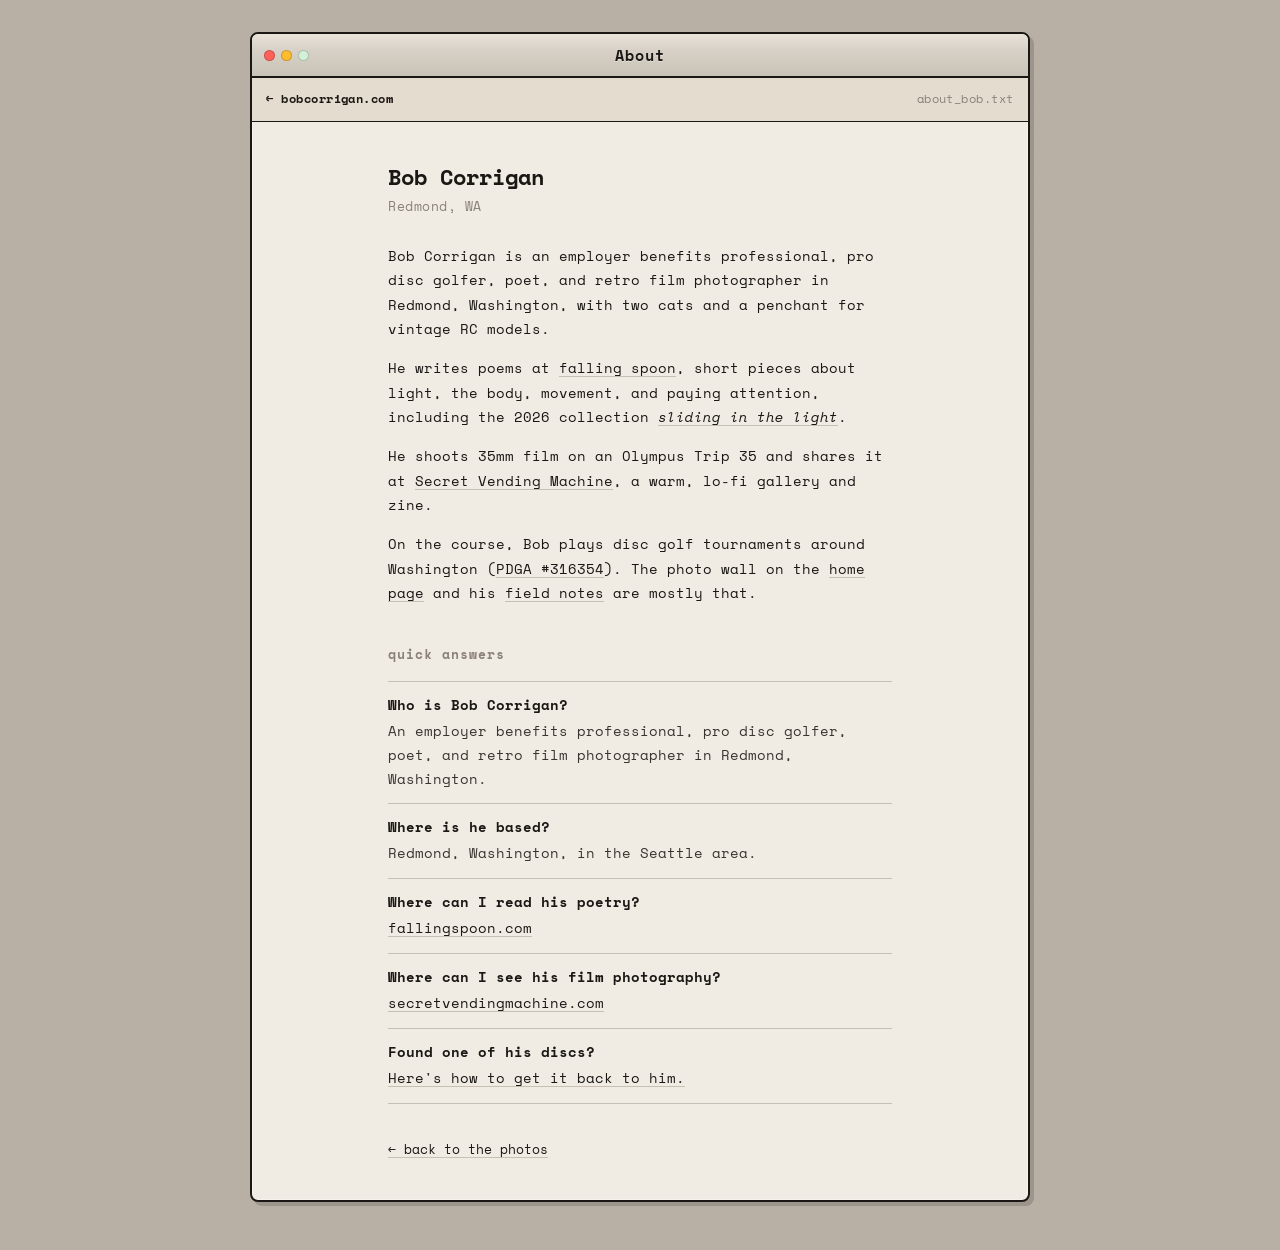
==== about/index.html @ dcbb85e6 "Use 'Bob Corrigan' everywhere; title leads with name; add About page Co-Authored-By: Claude Opus 5.5" ====
<!DOCTYPE html>
<html lang="en">
<head>
  <meta charset="UTF-8" />
  <meta name="viewport" content="width=device-width, initial-scale=1.0" />
  <title>About Bob Corrigan — Redmond, WA</title>
  <meta name="description" content="About Bob Corrigan: employer benefits professional, pro disc golfer, poet, and retro film photographer in Redmond, Washington, with two cats and a penchant for vintage RC models." />
  <meta name="author" content="Bob Corrigan" />
  <link rel="canonical" href="https://bobcorrigan.com/about/" />
  <meta property="og:title" content="About Bob Corrigan" />
  <meta property="og:description" content="Employer benefits professional, pro disc golfer, poet, and retro film photographer in Redmond, Washington." />
  <meta property="og:type" content="profile" />
  <meta property="og:url" content="https://bobcorrigan.com/about/" />
  <meta property="og:image" content="https://bobcorrigan.com/images/firstplaceflower.jpg" />
  <meta name="twitter:card" content="summary" />
  <script type="application/ld+json">{"@context":"https://schema.org","@graph":[{"@type":"AboutPage","@id":"https://bobcorrigan.com/about/#page","url":"https://bobcorrigan.com/about/","name":"About Bob Corrigan","mainEntity":{"@id":"https://bobcorrigan.com/#person"},"isPartOf":{"@id":"https://bobcorrigan.com/#website"}},{"@type":"FAQPage","@id":"https://bobcorrigan.com/about/#faq","mainEntity":[{"@type":"Question","name":"Who is Bob Corrigan?","acceptedAnswer":{"@type":"Answer","text":"Bob Corrigan is an employer benefits professional, pro disc golfer, poet, and retro film photographer in Redmond, Washington, with two cats and a penchant for vintage RC models."}},{"@type":"Question","name":"Where is Bob Corrigan based?","acceptedAnswer":{"@type":"Answer","text":"Redmond, Washington, in the Seattle area."}},{"@type":"Question","name":"Where can I read Bob Corrigan's poetry?","acceptedAnswer":{"@type":"Answer","text":"At falling spoon (fallingspoon.com), where he posts new poems, including the 2026 collection sliding in the light."}},{"@type":"Question","name":"Where can I see Bob Corrigan's film photography?","acceptedAnswer":{"@type":"Answer","text":"At Secret Vending Machine (secretvendingmachine.com), a gallery and zine of retro 35mm film photographs shot on an Olympus Trip 35."}},{"@type":"Question","name":"Does Bob Corrigan play disc golf?","acceptedAnswer":{"@type":"Answer","text":"Yes. Bob Corrigan is a pro disc golfer, PDGA #316354, who plays tournaments around Washington and writes disc golf field notes at bobcorrigan.com."}}]}]}</script>
  <link rel="apple-touch-icon" sizes="180x180" href="/apple-touch-icon.png">
  <link rel="icon" type="image/png" sizes="32x32" href="/favicon-32x32.png">
  <link rel="icon" type="image/png" sizes="16x16" href="/favicon-16x16.png">
  <link rel="manifest" href="/site.webmanifest">
  <link rel="preconnect" href="https://fonts.googleapis.com" />
  <link rel="preconnect" href="https://fonts.gstatic.com" crossorigin />
  <link href="https://fonts.googleapis.com/css2?family=Space+Mono:wght@400;700&display=swap" rel="stylesheet" />
  <style>
    *, *::before, *::after { box-sizing: border-box; margin: 0; padding: 0; }

    :root {
      --ink: #1a1714;
      --paper: #f0ebe3;
      --cream: #e4dccf;
      --muted: #8a8178;
      --accent: #3d7a4c;
      --green: #d4f0d8;
      --rule: #c8bfb4;
    }

    html { background: #b8b0a4; }

    body {
      background: #b8b0a4;
      padding: 1.5rem;
      color: var(--ink);
      font-family: 'Space Mono', ui-monospace, monospace;
      font-size: 14px;
      line-height: 1.75;
      -webkit-font-smoothing: antialiased;
    }

    body::before {
      content: '';
      position: fixed;
      inset: 0;
      background-image: url("data:image/svg+xml,%3Csvg width='6' height='6' viewBox='0 0 6 6' xmlns='http://www.w3.org/2000/svg'%3E%3Cg fill='%239e968a' fill-opacity='0.15'%3E%3Crect width='1' height='1' x='0' y='0'/%3E%3Crect width='1' height='1' x='3' y='3'/%3E%3C/g%3E%3C/svg%3E");
      pointer-events: none;
      z-index: 0;
    }

    .mac-window {
      position: relative;
      z-index: 1;
      max-width: 780px;
      margin: 0.5rem auto 1.5rem;
      border: 2px solid var(--ink);
      border-radius: 8px;
      background: var(--paper);
      box-shadow: 4px 4px 0 rgba(0,0,0,0.15), inset 0 0 0 1px rgba(255,255,255,0.3);
    }

    .title-bar {
      position: sticky;
      top: 0;
      z-index: 5;
      display: flex;
      align-items: center;
      justify-content: center;
      height: 44px;
      background: linear-gradient(180deg, #e8e2d8 0%, #d6d0c6 40%, #cac3b8 100%);
      border-bottom: 2px solid var(--ink);
      border-radius: 6px 6px 0 0;
      user-select: none;
    }
    .traffic-lights { position: absolute; left: 12px; display: flex; gap: 6px; }
    .traffic-dot { display: block; width: 11px; height: 11px; border-radius: 50%; border: 1px solid rgba(0,0,0,0.2); }
    .traffic-dot.close { background: #ff6058; }
    .traffic-dot.minimize { background: #ffbd2e; }
    .traffic-dot.maximize { background: var(--green); }
    .title-text { font-size: 0.95rem; font-weight: 700; letter-spacing: 0.06em; text-shadow: 0 1px 0 rgba(255,255,255,0.4); }

    .menu-bar {
      display: flex;
      justify-content: space-between;
      gap: 1rem;
      padding: 0.35rem 0.9rem;
      border-bottom: 1.5px solid var(--ink);
      background: var(--cream);
      font-size: 0.72rem;
      letter-spacing: 0.04em;
    }
    .menu-bar a { color: var(--ink); text-decoration: none; font-weight: 700; padding: 0.35rem 0; }
    .menu-bar a:hover { text-decoration: underline; }
    .menu-bar span { color: var(--muted); padding: 0.35rem 0; }

    main { width: min(34rem, 100%); margin: 0 auto; padding: 2.6rem 1.25rem 2.4rem; }

    h1 { font-size: 1.35rem; line-height: 1.3; margin-bottom: 0.3rem; }
    .tagline { color: var(--muted); font-size: 0.8rem; letter-spacing: 0.04em; margin-bottom: 1.6rem; }
    main p + p { margin-top: 0.9rem; }
    a { color: var(--ink); text-underline-offset: 3px; text-decoration-color: var(--rule); }
    a:hover { text-decoration-color: var(--ink); }

    h2 { font-size: 0.8rem; letter-spacing: 0.08em; text-transform: lowercase; color: var(--muted); margin: 2.4rem 0 0.9rem; }

    dl div { padding: 0.75rem 0; border-top: 1px solid var(--rule); }
    dl div:last-child { border-bottom: 1px solid var(--rule); }
    dt { font-weight: 700; font-size: 0.85rem; }
    dd { margin-top: 0.15rem; font-size: 0.85rem; color: #3a342e; }

    .back { margin-top: 2.2rem; font-size: 0.8rem; }

    @media (max-width: 600px) {
      body { padding: 0.6rem; font-size: 13.5px; }
      .mac-window { margin: 0 auto 0.6rem; }
      main { padding: 2rem 1.1rem 2rem; }
    }
  </style>
</head>
<body>
  <div class="mac-window">
    <header class="title-bar">
      <div class="traffic-lights">
        <span class="traffic-dot close"></span>
        <span class="traffic-dot minimize"></span>
        <a class="traffic-dot maximize" href="https://www.youtube.com/watch?v=a8K6QUPmv8Q" target="_blank" rel="noopener" aria-label="Beep boop"></a>
      </div>
      <span class="title-text">About</span>
    </header>
    <nav class="menu-bar">
      <a href="/">← bobcorrigan.com</a>
      <span>about_bob.txt</span>
    </nav>

    <main>
      <h1>Bob Corrigan</h1>
      <p class="tagline">Redmond, WA</p>

      <p>Bob Corrigan is an employer benefits professional, pro disc golfer, poet, and retro film photographer in Redmond, Washington, with two cats and a penchant for vintage RC models.</p>
      <p>He writes poems at <a href="https://fallingspoon.com/">falling spoon</a>, short pieces about light, the body, movement, and paying attention, including the 2026 collection <a href="https://fallingspoon.com/zine-march-2026.html"><em>sliding in the light</em></a>.</p>
      <p>He shoots 35mm film on an Olympus Trip 35 and shares it at <a href="https://secretvendingmachine.com/">Secret Vending Machine</a>, a warm, lo-fi gallery and zine.</p>
      <p>On the course, Bob plays disc golf tournaments around Washington (<a href="https://www.pdga.com/player/316354" target="_blank" rel="noopener">PDGA #316354</a>). The photo wall on the <a href="/">home page</a> and his <a href="/frolf.html">field notes</a> are mostly that.</p>

      <h2>quick answers</h2>
      <dl>
        <div><dt>Who is Bob Corrigan?</dt><dd>An employer benefits professional, pro disc golfer, poet, and retro film photographer in Redmond, Washington.</dd></div>
        <div><dt>Where is he based?</dt><dd>Redmond, Washington, in the Seattle area.</dd></div>
        <div><dt>Where can I read his poetry?</dt><dd><a href="https://fallingspoon.com/">fallingspoon.com</a></dd></div>
        <div><dt>Where can I see his film photography?</dt><dd><a href="https://secretvendingmachine.com/">secretvendingmachine.com</a></dd></div>
        <div><dt>Found one of his discs?</dt><dd><a href="/disc/">Here's how to get it back to him.</a></dd></div>
      </dl>

      <p class="back"><a href="/">← back to the photos</a></p>
    </main>
  </div>
</body>
</html>
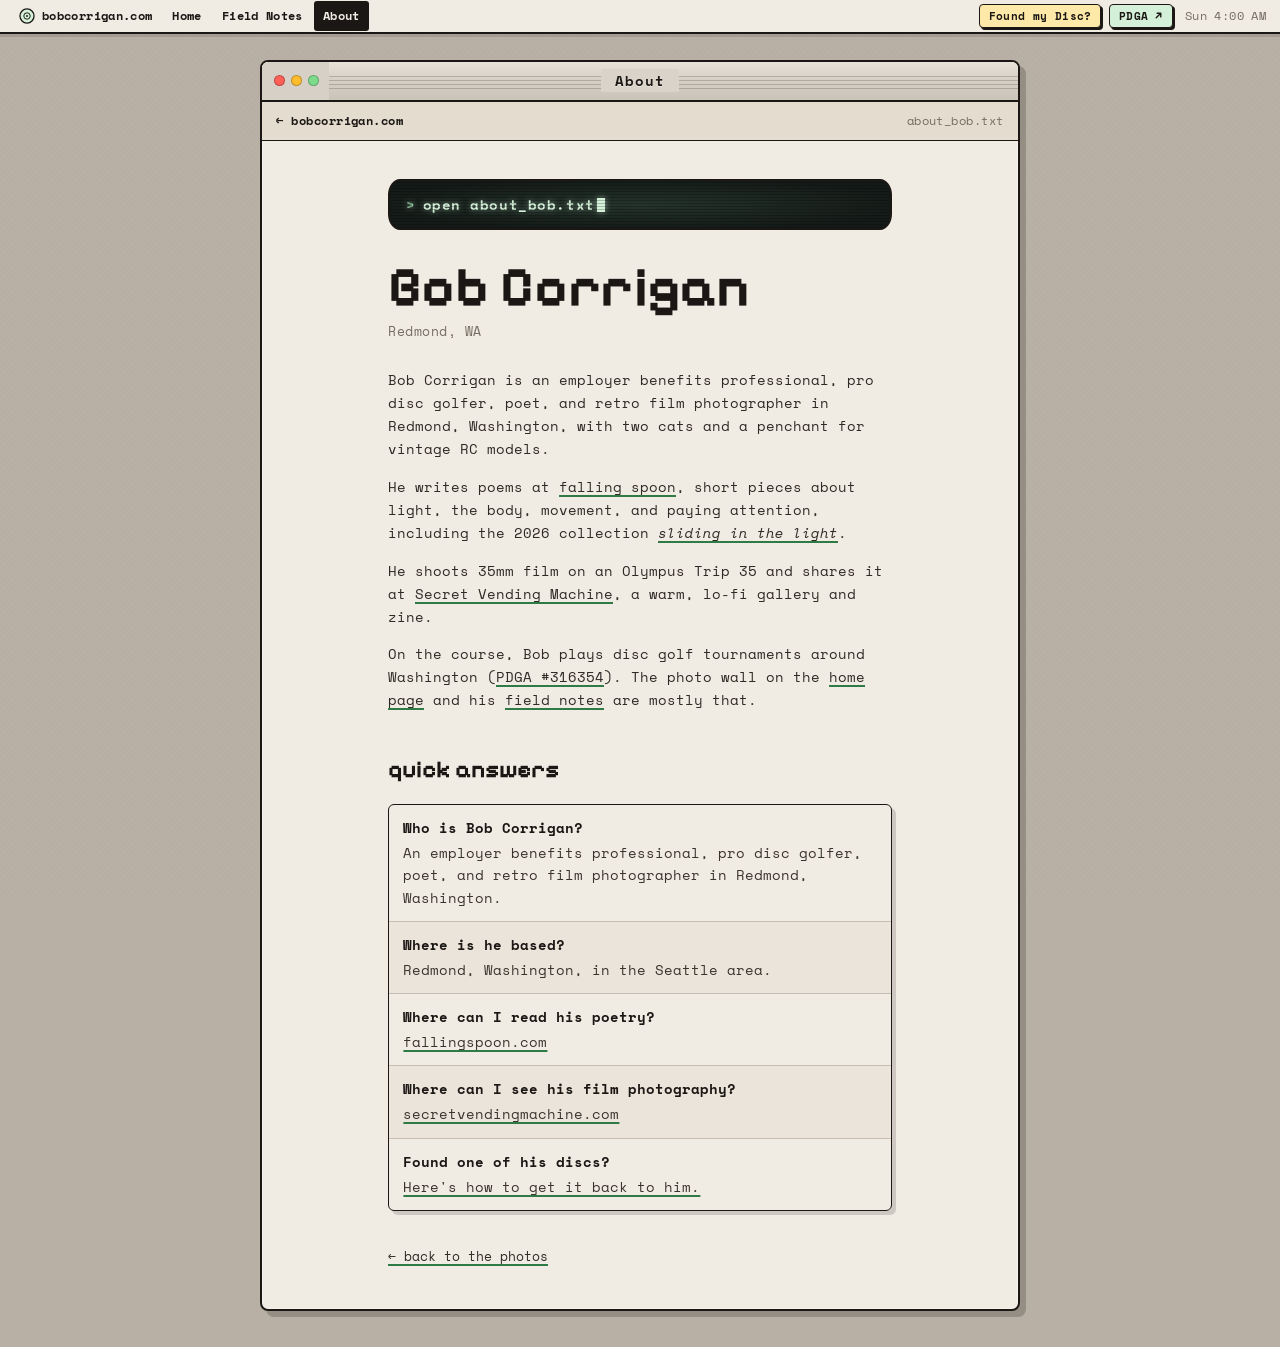
==== commit 38fdbdd0: "Redesign all pages: leveled-up retro Mac look - Shared menu bar, pinstriped windows, pixel headings " ====
--- a/about/index.html
+++ b/about/index.html
@@ -1,11 +1,13 @@
 <!DOCTYPE html>
-<html lang="en">
+<html lang="en" class="no-js">
 <head>
+  <script>document.documentElement.className='js'</script>
   <meta charset="UTF-8" />
   <meta name="viewport" content="width=device-width, initial-scale=1.0" />
   <title>About Bob Corrigan — Redmond, WA</title>
   <meta name="description" content="About Bob Corrigan: employer benefits professional, pro disc golfer, poet, and retro film photographer in Redmond, Washington, with two cats and a penchant for vintage RC models." />
   <meta name="author" content="Bob Corrigan" />
+  <meta name="theme-color" content="#f0ebe3" />
   <link rel="canonical" href="https://bobcorrigan.com/about/" />
   <meta property="og:title" content="About Bob Corrigan" />
   <meta property="og:description" content="Employer benefits professional, pro disc golfer, poet, and retro film photographer in Redmond, Washington." />
@@ -20,7 +22,7 @@
   <link rel="manifest" href="/site.webmanifest">
   <link rel="preconnect" href="https://fonts.googleapis.com" />
   <link rel="preconnect" href="https://fonts.gstatic.com" crossorigin />
-  <link href="https://fonts.googleapis.com/css2?family=Space+Mono:wght@400;700&display=swap" rel="stylesheet" />
+  <link href="https://fonts.googleapis.com/css2?family=Pixelify+Sans:wght@500;700&family=Space+Mono:wght@400;700&family=VT323&display=swap" rel="stylesheet" />
   <style>
     *, *::before, *::after { box-sizing: border-box; margin: 0; padding: 0; }
 
@@ -28,118 +30,400 @@
       --ink: #1a1714;
       --paper: #f0ebe3;
       --cream: #e4dccf;
-      --muted: #8a8178;
-      --accent: #3d7a4c;
+      --muted: #756c62;
+      --rule: #c8bfb4;
+      --accent: #2f7a45;
       --green: #d4f0d8;
-      --rule: #c8bfb4;
-    }
-
-    html { background: #b8b0a4; }
+      --green-dark: #b9e6c0;
+      --sun: #ffe9a8;
+      --desk: #b8b0a4;
+      --phos: #d4f0d8;
+      --phos-dim: #8fc79a;
+      --gold: #f2cf66;
+      --silver: #d9dde0;
+      --bronze: #e0a878;
+      --mono: 'Space Mono', ui-monospace, Menlo, monospace;
+      --px: 'Pixelify Sans', 'Space Mono', ui-monospace, monospace;
+      --crtf: 'VT323', 'Space Mono', ui-monospace, monospace;
+    }
+
+    html { background: var(--desk); -webkit-text-size-adjust: 100%; scroll-behavior: smooth; scroll-padding-top: 48px; }
 
     body {
-      background: #b8b0a4;
-      padding: 1.5rem;
+      background: var(--desk);
       color: var(--ink);
-      font-family: 'Space Mono', ui-monospace, monospace;
+      font-family: var(--mono);
       font-size: 14px;
-      line-height: 1.75;
+      line-height: 1.65;
+      padding: 0 1.25rem 2.25rem;
+      overflow-x: hidden;
       -webkit-font-smoothing: antialiased;
     }
 
+    /* desktop crosshatch */
     body::before {
       content: '';
       position: fixed;
       inset: 0;
-      background-image: url("data:image/svg+xml,%3Csvg width='6' height='6' viewBox='0 0 6 6' xmlns='http://www.w3.org/2000/svg'%3E%3Cg fill='%239e968a' fill-opacity='0.15'%3E%3Crect width='1' height='1' x='0' y='0'/%3E%3Crect width='1' height='1' x='3' y='3'/%3E%3C/g%3E%3C/svg%3E");
+      background-image: url("data:image/svg+xml,%3Csvg width='6' height='6' viewBox='0 0 6 6' xmlns='http://www.w3.org/2000/svg'%3E%3Cg fill='%239e968a' fill-opacity='0.22'%3E%3Crect width='1' height='1' x='0' y='0'/%3E%3Crect width='1' height='1' x='3' y='3'/%3E%3C/g%3E%3C/svg%3E");
       pointer-events: none;
       z-index: 0;
     }
 
-    .mac-window {
+    a { color: inherit; }
+    img { max-width: 100%; }
+
+    .sr {
+      position: absolute; width: 1px; height: 1px; overflow: hidden;
+      clip: rect(0 0 0 0); clip-path: inset(50%); white-space: nowrap;
+    }
+
+    /* ── System menu bar ── */
+    .menubar {
+      position: sticky;
+      top: 0;
+      z-index: 30;
+      display: flex;
+      align-items: center;
+      gap: 2px;
+      height: 34px;
+      margin: 0 -1.25rem;
+      padding: 0 10px;
+      background: var(--paper);
+      border-bottom: 2px solid var(--ink);
+      box-shadow: 0 3px 0 rgba(26, 23, 20, 0.12);
+      font-size: 12px;
+      font-weight: 700;
+      letter-spacing: 0.03em;
+      white-space: nowrap;
+      overflow-x: auto;
+      scrollbar-width: none;
+      user-select: none;
+    }
+    .menubar::-webkit-scrollbar { display: none; }
+    .menubar a { text-decoration: none; }
+    .mb-item { padding: 5px 9px; border-radius: 3px; }
+    .mb-item:hover, .mb-item:focus-visible, .mb-item[aria-current] { background: var(--ink); color: var(--paper); outline: none; }
+    .mb-logo { display: inline-flex; align-items: center; gap: 7px; }
+    .mb-logo svg { width: 16px; height: 16px; flex: none; }
+    .mb-space { flex: 1; min-width: 6px; }
+    .mb-clock { padding: 0 4px 0 10px; font-weight: 400; color: var(--muted); font-variant-numeric: tabular-nums; }
+
+    .pill {
+      display: inline-flex;
+      align-items: center;
+      gap: 0.3rem;
+      margin-left: 6px;
+      padding: 2px 8px 2px 9px;
+      background: var(--green);
+      border: 1.5px solid var(--ink);
+      border-radius: 4px;
+      box-shadow: 2px 2px 0 var(--ink);
+      color: var(--ink);
+      font-size: 11px;
+      transition: transform 0.12s ease, box-shadow 0.12s ease, background 0.12s ease;
+    }
+    .pill:hover { background: var(--green-dark); transform: translate(-1px, -1px); box-shadow: 3px 3px 0 var(--ink); }
+    .pill:active { transform: translate(2px, 2px); box-shadow: 0 0 0 var(--ink); }
+    .pill:focus-visible { outline: 2px solid var(--ink); outline-offset: 2px; }
+    .pill svg { width: 11px; height: 11px; }
+    .pill.sun { background: var(--sun); }
+    .pill.sun:hover { background: #ffdf85; }
+
+    /* ── Windows ── */
+    .win {
       position: relative;
       z-index: 1;
-      max-width: 780px;
-      margin: 0.5rem auto 1.5rem;
+      max-width: var(--w, 1080px);
+      margin: 1.6rem auto 0;
       border: 2px solid var(--ink);
       border-radius: 8px;
       background: var(--paper);
-      box-shadow: 4px 4px 0 rgba(0,0,0,0.15), inset 0 0 0 1px rgba(255,255,255,0.3);
-    }
-
-    .title-bar {
-      position: sticky;
-      top: 0;
-      z-index: 5;
+      box-shadow: 6px 6px 0 rgba(26, 23, 20, 0.22), inset 0 0 0 1px rgba(255, 255, 255, 0.3);
+    }
+    .tbar {
+      position: relative;
       display: flex;
       align-items: center;
       justify-content: center;
-      height: 44px;
-      background: linear-gradient(180deg, #e8e2d8 0%, #d6d0c6 40%, #cac3b8 100%);
+      height: 40px;
+      padding: 0 64px;
+      background:
+        repeating-linear-gradient(180deg, transparent 0 3px, rgba(26, 23, 20, 0.2) 3px 4px) 0 11px / 100% 19px no-repeat,
+        linear-gradient(180deg, #e8e2d8 0%, #d6d0c6 45%, #cac3b8 100%);
       border-bottom: 2px solid var(--ink);
       border-radius: 6px 6px 0 0;
       user-select: none;
     }
-    .traffic-lights { position: absolute; left: 12px; display: flex; gap: 6px; }
-    .traffic-dot { display: block; width: 11px; height: 11px; border-radius: 50%; border: 1px solid rgba(0,0,0,0.2); }
-    .traffic-dot.close { background: #ff6058; }
-    .traffic-dot.minimize { background: #ffbd2e; }
-    .traffic-dot.maximize { background: var(--green); }
-    .title-text { font-size: 0.95rem; font-weight: 700; letter-spacing: 0.06em; text-shadow: 0 1px 0 rgba(255,255,255,0.4); }
-
-    .menu-bar {
+    .dots { position: absolute; left: 0; top: 0; bottom: 0; display: flex; align-items: center; gap: 6px; padding: 0 10px 0 12px; background: #d6d0c6; border-radius: 6px 0 0 0; }
+    .dot { display: block; width: 11px; height: 11px; border-radius: 50%; border: 1px solid rgba(0, 0, 0, 0.25); }
+    .dot.c { background: #ff6058; }
+    .dot.m { background: #ffbd2e; }
+    .dot.x { background: #7ddc8c; }
+    a.dot.x:hover { background: #4fce65; }
+    .ttl {
+      padding: 0 14px;
+      background: #d9d3c9;
+      font-size: 0.9rem;
+      font-weight: 700;
+      letter-spacing: 0.06em;
+      color: var(--ink);
+      text-decoration: none;
+      text-shadow: 0 1px 0 rgba(255, 255, 255, 0.45);
+      white-space: nowrap;
+      overflow: hidden;
+      text-overflow: ellipsis;
+    }
+    .tnote { position: absolute; right: 0; top: 0; bottom: 0; display: flex; align-items: center; padding: 0 12px 0 10px; background: #d6d0c6; border-radius: 0 6px 0 0; font-size: 11px; color: var(--muted); }
+
+    /* ── CRT ── */
+    .bezel {
+      padding: 10px;
+      background: #d6d0c6;
+      border: 2px solid var(--ink);
+      border-radius: 8px;
+      box-shadow: 4px 4px 0 rgba(26, 23, 20, 0.16), inset 1px 1px 0 rgba(255, 255, 255, 0.55), inset -1px -1px 0 rgba(0, 0, 0, 0.14);
+    }
+    .crt {
+      position: relative;
+      overflow: hidden;
+      background: radial-gradient(ellipse at center, #24342c 0%, #141a17 78%);
+      border: 2px solid var(--ink);
+      border-radius: 12px / 16px;
+      color: var(--phos);
+      text-shadow: 0 0 6px rgba(212, 240, 216, 0.55);
+    }
+    .crt::after {
+      content: '';
+      position: absolute;
+      inset: 0;
+      background: repeating-linear-gradient(0deg, rgba(0, 0, 0, 0.22) 0 1px, transparent 1px 3px);
+      pointer-events: none;
+    }
+    .prompt { color: var(--phos-dim); margin-right: 0.5em; }
+    .cursor {
+      display: inline-block;
+      width: 0.6em;
+      height: 1.05em;
+      margin-left: 0.15em;
+      vertical-align: -0.15em;
+      background: var(--phos);
+      box-shadow: 0 0 6px rgba(212, 240, 216, 0.6);
+      animation: blink 1s steps(1) infinite;
+    }
+    .barber {
+      height: 14px;
+      border: 1.5px solid var(--ink);
+      border-radius: 3px;
+      background: repeating-linear-gradient(-45deg, var(--ink) 0 6px, var(--green) 6px 12px);
+      background-size: 17px 17px;
+      animation: barber 0.9s linear infinite;
+    }
+    @keyframes blink { 50% { opacity: 0; } }
+    @keyframes barber { to { background-position: 17px 0; } }
+
+    /* ── Buttons ── */
+    .btn {
+      display: inline-flex;
+      align-items: center;
+      justify-content: center;
+      gap: 0.5rem;
+      min-height: 44px;
+      padding: 0.55rem 1rem;
+      border: 1.5px solid var(--ink);
+      border-radius: 6px;
+      box-shadow: 3px 3px 0 var(--ink);
+      background: var(--paper);
+      color: var(--ink);
+      font: inherit;
+      font-size: 0.82rem;
+      font-weight: 700;
+      letter-spacing: 0.02em;
+      text-decoration: none;
+      text-align: center;
+      cursor: pointer;
+      -webkit-tap-highlight-color: transparent;
+      transition: transform 0.12s ease, box-shadow 0.12s ease, background 0.12s ease;
+    }
+    .btn:hover { transform: translate(-1px, -1px); box-shadow: 4px 4px 0 var(--ink); }
+    .btn:active { transform: translate(3px, 3px); box-shadow: 0 0 0 var(--ink); }
+    .btn:focus-visible { outline: 3px solid var(--accent); outline-offset: 3px; }
+    .btn.primary { background: var(--green); }
+    .btn.primary:hover { background: var(--green-dark); }
+
+    /* ── Finder-style list ── */
+    .log { width: 100%; border-collapse: collapse; font-size: 13px; }
+    .log th {
+      padding: 7px 12px;
+      background: var(--cream);
+      border-bottom: 1.5px solid var(--ink);
+      font-size: 10.5px;
+      letter-spacing: 0.12em;
+      text-transform: uppercase;
+      text-align: left;
+      white-space: nowrap;
+    }
+    .log th + th { border-left: 1px solid var(--rule); }
+    .log td { padding: 10px 12px; border-bottom: 1px solid var(--rule); vertical-align: middle; }
+    .log tbody tr:last-child td { border-bottom: 0; }
+    .log tbody tr:nth-child(even) { background: rgba(228, 220, 207, 0.4); }
+    .log tbody tr:hover { background: var(--green); }
+    .log .when { white-space: nowrap; color: var(--muted); font-variant-numeric: tabular-nums; }
+    .log .ev a { font-weight: 700; text-decoration: none; }
+    .log .ev a:hover { text-decoration: underline; text-underline-offset: 3px; }
+    .log .ev small { display: block; font-size: 11.5px; color: var(--muted); }
+    .log .num { white-space: nowrap; font-variant-numeric: tabular-nums; }
+    .chip {
+      display: inline-block;
+      padding: 1px 8px;
+      border: 1.5px solid var(--ink);
+      border-radius: 99px;
+      background: var(--paper);
+      font-size: 11.5px;
+      font-weight: 700;
+      white-space: nowrap;
+    }
+    .chip.gold { background: var(--gold); }
+    .chip.silver { background: var(--silver); }
+    .chip.bronze { background: var(--bronze); }
+    .tag {
+      display: inline-block;
+      margin-left: 6px;
+      padding: 0 6px;
+      background: var(--ink);
+      border-radius: 3px;
+      color: var(--green);
+      font-size: 10px;
+      font-weight: 700;
+      letter-spacing: 0.1em;
+      vertical-align: 1px;
+    }
+
+    /* ── Simple text pages ── */
+    .filebar {
       display: flex;
       justify-content: space-between;
       gap: 1rem;
-      padding: 0.35rem 0.9rem;
+      padding: 0.3rem 0.9rem;
       border-bottom: 1.5px solid var(--ink);
       background: var(--cream);
       font-size: 0.72rem;
       letter-spacing: 0.04em;
     }
-    .menu-bar a { color: var(--ink); text-decoration: none; font-weight: 700; padding: 0.35rem 0; }
-    .menu-bar a:hover { text-decoration: underline; }
-    .menu-bar span { color: var(--muted); padding: 0.35rem 0; }
-
-    main { width: min(34rem, 100%); margin: 0 auto; padding: 2.6rem 1.25rem 2.4rem; }
-
-    h1 { font-size: 1.35rem; line-height: 1.3; margin-bottom: 0.3rem; }
+    .filebar a { text-decoration: none; font-weight: 700; padding: 0.3rem 0; }
+    .filebar a:hover { text-decoration: underline; }
+    .filebar span { color: var(--muted); padding: 0.3rem 0; }
+    .h-px { font-family: var(--px); font-weight: 700; line-height: 1; letter-spacing: 0.01em; }
+
+    /* ── Footer ── */
+    .foot {
+      position: relative;
+      z-index: 1;
+      max-width: 44rem;
+      margin: 2.4rem auto 0;
+      text-align: center;
+      font-size: 12px;
+      line-height: 1.8;
+      color: #5d554c;
+    }
+    .foot a { color: var(--ink); text-underline-offset: 3px; }
+    .foot a:hover { color: var(--accent); }
+    .foot .copy { margin-top: 10px; font-size: 11px; }
+    .icons { display: flex; flex-wrap: wrap; justify-content: center; gap: 6px 10px; margin-bottom: 1.3rem; }
+    .icon {
+      display: flex;
+      flex-direction: column;
+      align-items: center;
+      gap: 6px;
+      width: 104px;
+      padding: 8px 4px;
+      border-radius: 6px;
+      text-decoration: none;
+      font-size: 11px;
+      font-weight: 700;
+      line-height: 1.3;
+    }
+    .icon svg { width: 38px; height: 38px; filter: drop-shadow(2px 2px 0 rgba(26, 23, 20, 0.2)); transition: transform 0.15s ease; }
+    .icon span { padding: 1px 6px; border-radius: 3px; background: var(--paper); border: 1px solid var(--ink); }
+    .icon:hover svg { transform: translateY(-3px) rotate(-4deg); }
+    .icon:hover span, .icon:focus-visible span { background: var(--ink); color: var(--paper); }
+    .foot a.icon:hover { color: inherit; }
+
+    /* ── Scroll reveal (JS only) ── */
+    .js .rv { opacity: 0; transform: translateY(16px); transition: opacity 0.6s ease, transform 0.6s cubic-bezier(0.2, 0.7, 0.2, 1); }
+    .js .rv.in { opacity: 1; transform: none; }
+
+    @media (max-width: 700px) {
+      body { padding: 0 0.6rem 1.5rem; font-size: 13.5px; }
+      .menubar { margin: 0 -0.6rem; padding: 0 6px; font-size: 11px; letter-spacing: 0; }
+      .mb-item { padding: 5px 6px; }
+      .mb-clock, .mb-home, .mb-logo b { display: none; }
+      .pill { margin-left: 4px; padding: 2px 6px; font-size: 10.5px; }
+      .win { margin-top: 0.9rem; box-shadow: 4px 4px 0 rgba(26, 23, 20, 0.2); }
+      .tnote { display: none; }
+      .icon { width: 92px; }
+    }
+
+    @media (prefers-reduced-motion: reduce) {
+      html { scroll-behavior: auto; }
+      .cursor, .barber { animation: none; }
+      .js .rv { opacity: 1; transform: none; transition: none; }
+      .btn, .pill { transition: none; }
+    }
+
+
+    .win { --w: 760px; }
+    main { width: min(34rem, 100%); margin: 0 auto; padding: 2.4rem 1.25rem 2.6rem; }
+    .cmd { margin-bottom: 1.8rem; padding: 12px 16px; font-size: 14px; font-weight: 700; letter-spacing: 0.04em; }
+    h1 { font-family: var(--px); font-weight: 700; font-size: clamp(38px, 8vw, 56px); line-height: 1; margin-bottom: 0.4rem; }
     .tagline { color: var(--muted); font-size: 0.8rem; letter-spacing: 0.04em; margin-bottom: 1.6rem; }
+    main p { color: #2f2a25; }
     main p + p { margin-top: 0.9rem; }
-    a { color: var(--ink); text-underline-offset: 3px; text-decoration-color: var(--rule); }
-    a:hover { text-decoration-color: var(--ink); }
-
-    h2 { font-size: 0.8rem; letter-spacing: 0.08em; text-transform: lowercase; color: var(--muted); margin: 2.4rem 0 0.9rem; }
-
-    dl div { padding: 0.75rem 0; border-top: 1px solid var(--rule); }
-    dl div:last-child { border-bottom: 1px solid var(--rule); }
+    main a { text-underline-offset: 3px; text-decoration-color: var(--accent); text-decoration-thickness: 1.5px; }
+    main a:hover { background: var(--green); }
+    h2 { font-family: var(--px); font-weight: 700; font-size: 1.5rem; margin: 2.4rem 0 0.9rem; }
+    dl { border: 1.5px solid var(--ink); border-radius: 6px; overflow: hidden; box-shadow: 4px 4px 0 rgba(26, 23, 20, 0.16); }
+    dl div { padding: 0.75rem 0.9rem; border-top: 1px solid var(--rule); }
+    dl div:first-child { border-top: 0; }
+    dl div:nth-child(even) { background: rgba(228, 220, 207, 0.45); }
     dt { font-weight: 700; font-size: 0.85rem; }
     dd { margin-top: 0.15rem; font-size: 0.85rem; color: #3a342e; }
-
     .back { margin-top: 2.2rem; font-size: 0.8rem; }
-
-    @media (max-width: 600px) {
-      body { padding: 0.6rem; font-size: 13.5px; }
-      .mac-window { margin: 0 auto 0.6rem; }
-      main { padding: 2rem 1.1rem 2rem; }
-    }
+    .actions { display: flex; flex-wrap: wrap; gap: 0.7rem; margin: 1.6rem 0 1.1rem; }
+    .actions a:hover { background: var(--paper); }
+    .actions a.primary:hover { background: var(--green-dark); }
+    .small { font-size: 0.75rem; color: var(--muted); }
+    .sig { margin-top: 1.6rem; font-size: 0.85rem; }
+    .flying { display: block; width: 92px; margin: 0 0 1.4rem; color: var(--ink); animation: float 3.2s ease-in-out infinite; filter: drop-shadow(4px 5px 0 rgba(26, 23, 20, 0.18)); }
+    @keyframes float { 0%, 100% { transform: translateY(0) rotate(-6deg); } 50% { transform: translateY(-9px) rotate(5deg); } }
+    @media (max-width: 700px) { main { padding: 1.8rem 1.1rem 2rem; } }
+    @media (prefers-reduced-motion: reduce) { .flying { animation: none; } }
   </style>
 </head>
 <body>
-  <div class="mac-window">
-    <header class="title-bar">
-      <div class="traffic-lights">
-        <span class="traffic-dot close"></span>
-        <span class="traffic-dot minimize"></span>
-        <a class="traffic-dot maximize" href="https://www.youtube.com/watch?v=a8K6QUPmv8Q" target="_blank" rel="noopener" aria-label="Beep boop"></a>
-      </div>
-      <span class="title-text">About</span>
+  <nav class="menubar" aria-label="Site">
+    <a class="mb-item mb-logo" href="/" aria-label="bobcorrigan.com home"><svg viewBox="0 0 100 100" aria-hidden="true"><circle cx="50" cy="50" r="44" fill="#d4f0d8" stroke="currentColor" stroke-width="8"/><circle cx="50" cy="50" r="20" fill="none" stroke="currentColor" stroke-width="6"/><circle cx="50" cy="50" r="6" fill="currentColor"/></svg><b>bobcorrigan.com</b></a>
+    <a class="mb-item mb-home" href="/">Home</a>
+    <a class="mb-item" href="/frolf.html">Field Notes</a>
+    <a class="mb-item" href="/about/" aria-current="page">About</a>
+    <span class="mb-space"></span>
+    <a class="pill sun" href="/disc/">Found my Disc?</a>
+    <a class="pill" href="https://www.pdga.com/player/316354" target="_blank" rel="noopener">PDGA <svg viewBox="0 0 24 24" aria-hidden="true"><path d="M7 17L17 7M17 7H9M17 7V15" fill="none" stroke="currentColor" stroke-width="3" stroke-linecap="round" stroke-linejoin="round"/></svg></a>
+    <span class="mb-clock" id="clk" aria-hidden="true"></span>
+  </nav>
+
+  <div class="win">
+    <header class="tbar">
+      <div class="dots"><span class="dot c"></span><span class="dot m"></span><a class="dot x" href="https://www.youtube.com/watch?v=a8K6QUPmv8Q" target="_blank" rel="noopener" aria-label="Beep boop"></a></div>
+      <span class="ttl">About</span>
     </header>
-    <nav class="menu-bar">
+    <nav class="filebar">
       <a href="/">← bobcorrigan.com</a>
       <span>about_bob.txt</span>
     </nav>
 
     <main>
+      <p class="crt cmd"><span class="prompt" aria-hidden="true">&gt;</span>open about_bob.txt<span class="cursor"></span></p>
       <h1>Bob Corrigan</h1>
       <p class="tagline">Redmond, WA</p>
 
@@ -160,5 +444,23 @@
       <p class="back"><a href="/">← back to the photos</a></p>
     </main>
   </div>
+  <script>
+    (function () {
+      var c = document.getElementById('clk');
+      if (c) {
+        var tick = function () {
+          var d = new Date();
+          c.textContent = d.toLocaleDateString([], { weekday: 'short' }) + ' ' + d.toLocaleTimeString([], { hour: 'numeric', minute: '2-digit' });
+        };
+        tick(); setInterval(tick, 20000);
+      }
+      var rv = Array.prototype.slice.call(document.querySelectorAll('.rv'));
+      if (!('IntersectionObserver' in window)) { rv.forEach(function (e) { e.classList.add('in'); }); return; }
+      var io = new IntersectionObserver(function (es) {
+        es.forEach(function (e) { if (e.isIntersecting) { e.target.classList.add('in'); io.unobserve(e.target); } });
+      }, { rootMargin: '0px 0px -6% 0px' });
+      rv.forEach(function (e) { io.observe(e); });
+    })();
+  </script>
 </body>
 </html>
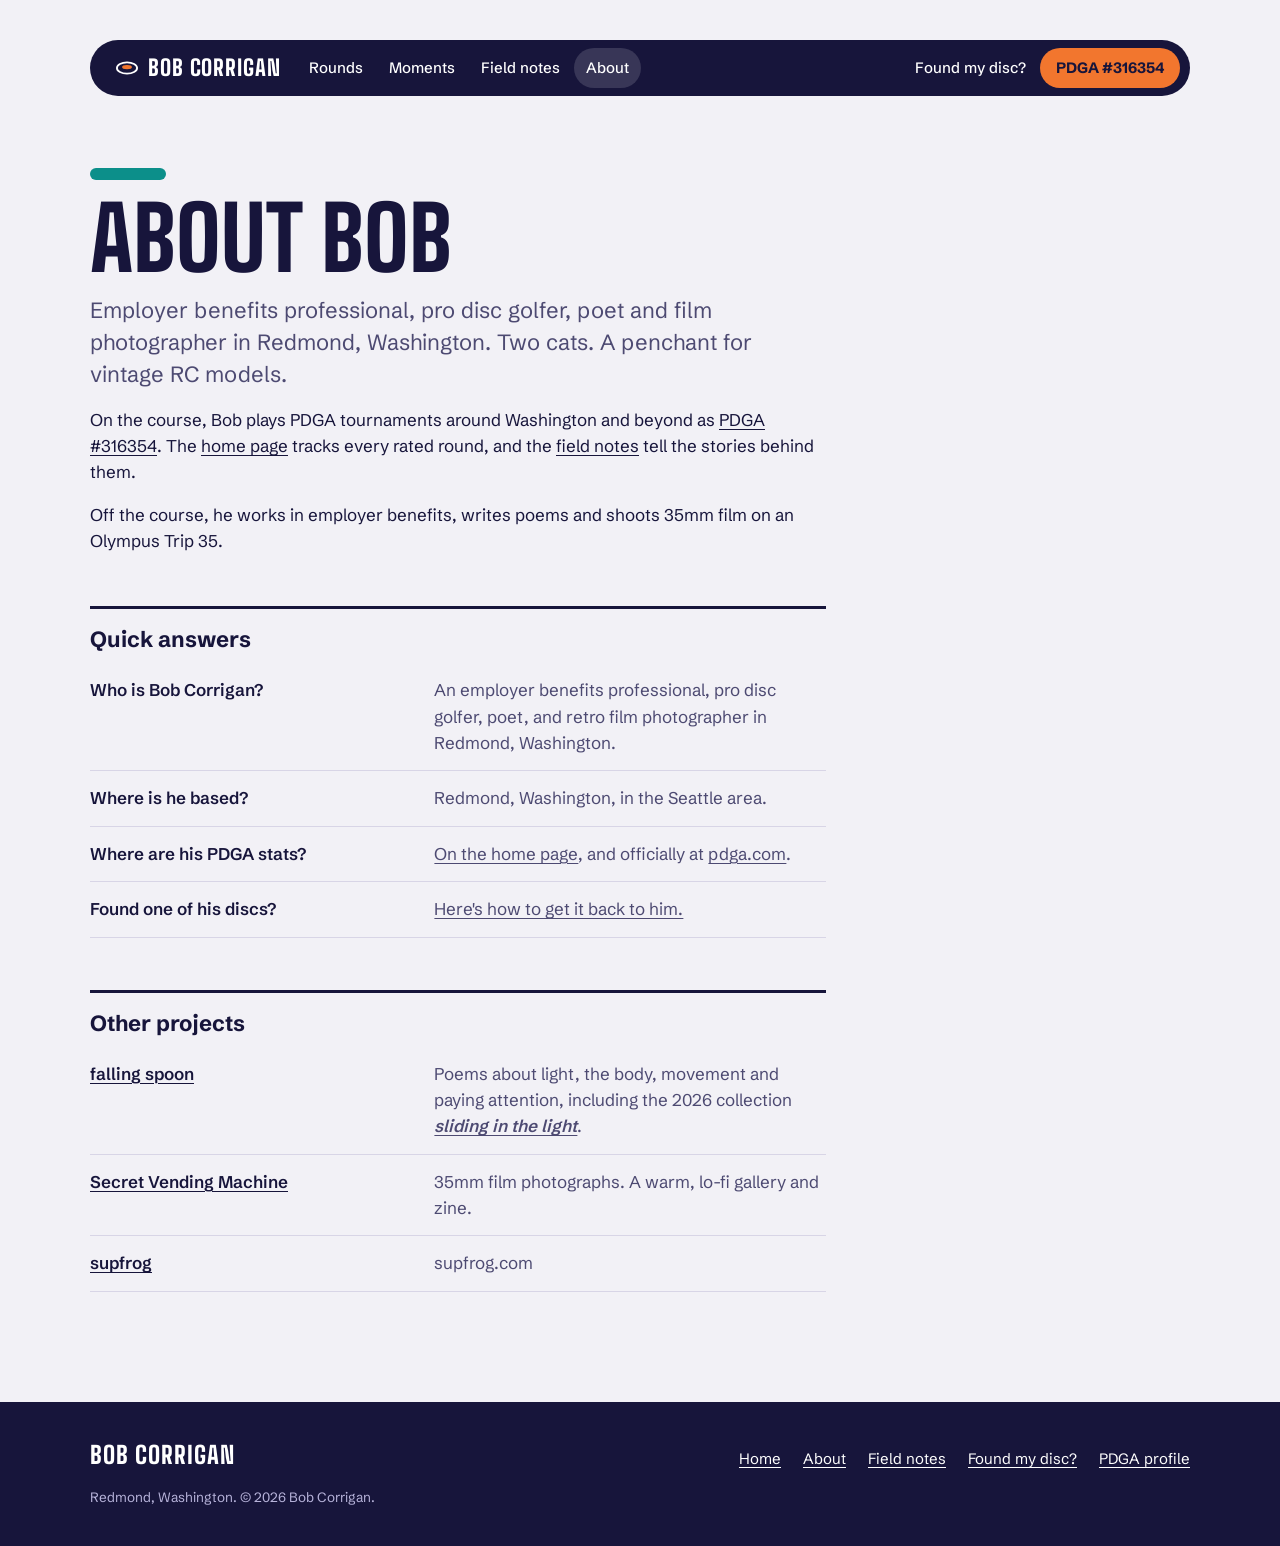
==== commit 9f8a5c09: "Redesign site: numbers-first homepage, new visual system - Homepage leads with the 901 rating, a sta" ====
--- a/about/index.html
+++ b/about/index.html
@@ -1,13 +1,12 @@
 <!DOCTYPE html>
-<html lang="en" class="no-js">
+<html lang="en">
 <head>
-  <script>document.documentElement.className='js'</script>
   <meta charset="UTF-8" />
   <meta name="viewport" content="width=device-width, initial-scale=1.0" />
   <title>About Bob Corrigan — Redmond, WA</title>
   <meta name="description" content="About Bob Corrigan: employer benefits professional, pro disc golfer, poet, and retro film photographer in Redmond, Washington, with two cats and a penchant for vintage RC models." />
   <meta name="author" content="Bob Corrigan" />
-  <meta name="theme-color" content="#f0ebe3" />
+  <meta name="theme-color" content="#17153b" />
   <link rel="canonical" href="https://bobcorrigan.com/about/" />
   <meta property="og:title" content="About Bob Corrigan" />
   <meta property="og:description" content="Employer benefits professional, pro disc golfer, poet, and retro film photographer in Redmond, Washington." />
@@ -20,447 +19,60 @@
   <link rel="icon" type="image/png" sizes="32x32" href="/favicon-32x32.png">
   <link rel="icon" type="image/png" sizes="16x16" href="/favicon-16x16.png">
   <link rel="manifest" href="/site.webmanifest">
-  <link rel="preconnect" href="https://fonts.googleapis.com" />
-  <link rel="preconnect" href="https://fonts.gstatic.com" crossorigin />
-  <link href="https://fonts.googleapis.com/css2?family=Pixelify+Sans:wght@500;700&family=Space+Mono:wght@400;700&family=VT323&display=swap" rel="stylesheet" />
-  <style>
-    *, *::before, *::after { box-sizing: border-box; margin: 0; padding: 0; }
-
-    :root {
-      --ink: #1a1714;
-      --paper: #f0ebe3;
-      --cream: #e4dccf;
-      --muted: #756c62;
-      --rule: #c8bfb4;
-      --accent: #2f7a45;
-      --green: #d4f0d8;
-      --green-dark: #b9e6c0;
-      --sun: #ffe9a8;
-      --desk: #b8b0a4;
-      --phos: #d4f0d8;
-      --phos-dim: #8fc79a;
-      --gold: #f2cf66;
-      --silver: #d9dde0;
-      --bronze: #e0a878;
-      --mono: 'Space Mono', ui-monospace, Menlo, monospace;
-      --px: 'Pixelify Sans', 'Space Mono', ui-monospace, monospace;
-      --crtf: 'VT323', 'Space Mono', ui-monospace, monospace;
-    }
-
-    html { background: var(--desk); -webkit-text-size-adjust: 100%; scroll-behavior: smooth; scroll-padding-top: 48px; }
-
-    body {
-      background: var(--desk);
-      color: var(--ink);
-      font-family: var(--mono);
-      font-size: 14px;
-      line-height: 1.65;
-      padding: 0 1.25rem 2.25rem;
-      overflow-x: hidden;
-      -webkit-font-smoothing: antialiased;
-    }
-
-    /* desktop crosshatch */
-    body::before {
-      content: '';
-      position: fixed;
-      inset: 0;
-      background-image: url("data:image/svg+xml,%3Csvg width='6' height='6' viewBox='0 0 6 6' xmlns='http://www.w3.org/2000/svg'%3E%3Cg fill='%239e968a' fill-opacity='0.22'%3E%3Crect width='1' height='1' x='0' y='0'/%3E%3Crect width='1' height='1' x='3' y='3'/%3E%3C/g%3E%3C/svg%3E");
-      pointer-events: none;
-      z-index: 0;
-    }
-
-    a { color: inherit; }
-    img { max-width: 100%; }
-
-    .sr {
-      position: absolute; width: 1px; height: 1px; overflow: hidden;
-      clip: rect(0 0 0 0); clip-path: inset(50%); white-space: nowrap;
-    }
-
-    /* ── System menu bar ── */
-    .menubar {
-      position: sticky;
-      top: 0;
-      z-index: 30;
-      display: flex;
-      align-items: center;
-      gap: 2px;
-      height: 34px;
-      margin: 0 -1.25rem;
-      padding: 0 10px;
-      background: var(--paper);
-      border-bottom: 2px solid var(--ink);
-      box-shadow: 0 3px 0 rgba(26, 23, 20, 0.12);
-      font-size: 12px;
-      font-weight: 700;
-      letter-spacing: 0.03em;
-      white-space: nowrap;
-      overflow-x: auto;
-      scrollbar-width: none;
-      user-select: none;
-    }
-    .menubar::-webkit-scrollbar { display: none; }
-    .menubar a { text-decoration: none; }
-    .mb-item { padding: 5px 9px; border-radius: 3px; }
-    .mb-item:hover, .mb-item:focus-visible, .mb-item[aria-current] { background: var(--ink); color: var(--paper); outline: none; }
-    .mb-logo { display: inline-flex; align-items: center; gap: 7px; }
-    .mb-logo svg { width: 16px; height: 16px; flex: none; }
-    .mb-space { flex: 1; min-width: 6px; }
-    .mb-clock { padding: 0 4px 0 10px; font-weight: 400; color: var(--muted); font-variant-numeric: tabular-nums; }
-
-    .pill {
-      display: inline-flex;
-      align-items: center;
-      gap: 0.3rem;
-      margin-left: 6px;
-      padding: 2px 8px 2px 9px;
-      background: var(--green);
-      border: 1.5px solid var(--ink);
-      border-radius: 4px;
-      box-shadow: 2px 2px 0 var(--ink);
-      color: var(--ink);
-      font-size: 11px;
-      transition: transform 0.12s ease, box-shadow 0.12s ease, background 0.12s ease;
-    }
-    .pill:hover { background: var(--green-dark); transform: translate(-1px, -1px); box-shadow: 3px 3px 0 var(--ink); }
-    .pill:active { transform: translate(2px, 2px); box-shadow: 0 0 0 var(--ink); }
-    .pill:focus-visible { outline: 2px solid var(--ink); outline-offset: 2px; }
-    .pill svg { width: 11px; height: 11px; }
-    .pill.sun { background: var(--sun); }
-    .pill.sun:hover { background: #ffdf85; }
-
-    /* ── Windows ── */
-    .win {
-      position: relative;
-      z-index: 1;
-      max-width: var(--w, 1080px);
-      margin: 1.6rem auto 0;
-      border: 2px solid var(--ink);
-      border-radius: 8px;
-      background: var(--paper);
-      box-shadow: 6px 6px 0 rgba(26, 23, 20, 0.22), inset 0 0 0 1px rgba(255, 255, 255, 0.3);
-    }
-    .tbar {
-      position: relative;
-      display: flex;
-      align-items: center;
-      justify-content: center;
-      height: 40px;
-      padding: 0 64px;
-      background:
-        repeating-linear-gradient(180deg, transparent 0 3px, rgba(26, 23, 20, 0.2) 3px 4px) 0 11px / 100% 19px no-repeat,
-        linear-gradient(180deg, #e8e2d8 0%, #d6d0c6 45%, #cac3b8 100%);
-      border-bottom: 2px solid var(--ink);
-      border-radius: 6px 6px 0 0;
-      user-select: none;
-    }
-    .dots { position: absolute; left: 0; top: 0; bottom: 0; display: flex; align-items: center; gap: 6px; padding: 0 10px 0 12px; background: #d6d0c6; border-radius: 6px 0 0 0; }
-    .dot { display: block; width: 11px; height: 11px; border-radius: 50%; border: 1px solid rgba(0, 0, 0, 0.25); }
-    .dot.c { background: #ff6058; }
-    .dot.m { background: #ffbd2e; }
-    .dot.x { background: #7ddc8c; }
-    a.dot.x:hover { background: #4fce65; }
-    .ttl {
-      padding: 0 14px;
-      background: #d9d3c9;
-      font-size: 0.9rem;
-      font-weight: 700;
-      letter-spacing: 0.06em;
-      color: var(--ink);
-      text-decoration: none;
-      text-shadow: 0 1px 0 rgba(255, 255, 255, 0.45);
-      white-space: nowrap;
-      overflow: hidden;
-      text-overflow: ellipsis;
-    }
-    .tnote { position: absolute; right: 0; top: 0; bottom: 0; display: flex; align-items: center; padding: 0 12px 0 10px; background: #d6d0c6; border-radius: 0 6px 0 0; font-size: 11px; color: var(--muted); }
-
-    /* ── CRT ── */
-    .bezel {
-      padding: 10px;
-      background: #d6d0c6;
-      border: 2px solid var(--ink);
-      border-radius: 8px;
-      box-shadow: 4px 4px 0 rgba(26, 23, 20, 0.16), inset 1px 1px 0 rgba(255, 255, 255, 0.55), inset -1px -1px 0 rgba(0, 0, 0, 0.14);
-    }
-    .crt {
-      position: relative;
-      overflow: hidden;
-      background: radial-gradient(ellipse at center, #24342c 0%, #141a17 78%);
-      border: 2px solid var(--ink);
-      border-radius: 12px / 16px;
-      color: var(--phos);
-      text-shadow: 0 0 6px rgba(212, 240, 216, 0.55);
-    }
-    .crt::after {
-      content: '';
-      position: absolute;
-      inset: 0;
-      background: repeating-linear-gradient(0deg, rgba(0, 0, 0, 0.22) 0 1px, transparent 1px 3px);
-      pointer-events: none;
-    }
-    .prompt { color: var(--phos-dim); margin-right: 0.5em; }
-    .cursor {
-      display: inline-block;
-      width: 0.6em;
-      height: 1.05em;
-      margin-left: 0.15em;
-      vertical-align: -0.15em;
-      background: var(--phos);
-      box-shadow: 0 0 6px rgba(212, 240, 216, 0.6);
-      animation: blink 1s steps(1) infinite;
-    }
-    .barber {
-      height: 14px;
-      border: 1.5px solid var(--ink);
-      border-radius: 3px;
-      background: repeating-linear-gradient(-45deg, var(--ink) 0 6px, var(--green) 6px 12px);
-      background-size: 17px 17px;
-      animation: barber 0.9s linear infinite;
-    }
-    @keyframes blink { 50% { opacity: 0; } }
-    @keyframes barber { to { background-position: 17px 0; } }
-
-    /* ── Buttons ── */
-    .btn {
-      display: inline-flex;
-      align-items: center;
-      justify-content: center;
-      gap: 0.5rem;
-      min-height: 44px;
-      padding: 0.55rem 1rem;
-      border: 1.5px solid var(--ink);
-      border-radius: 6px;
-      box-shadow: 3px 3px 0 var(--ink);
-      background: var(--paper);
-      color: var(--ink);
-      font: inherit;
-      font-size: 0.82rem;
-      font-weight: 700;
-      letter-spacing: 0.02em;
-      text-decoration: none;
-      text-align: center;
-      cursor: pointer;
-      -webkit-tap-highlight-color: transparent;
-      transition: transform 0.12s ease, box-shadow 0.12s ease, background 0.12s ease;
-    }
-    .btn:hover { transform: translate(-1px, -1px); box-shadow: 4px 4px 0 var(--ink); }
-    .btn:active { transform: translate(3px, 3px); box-shadow: 0 0 0 var(--ink); }
-    .btn:focus-visible { outline: 3px solid var(--accent); outline-offset: 3px; }
-    .btn.primary { background: var(--green); }
-    .btn.primary:hover { background: var(--green-dark); }
-
-    /* ── Finder-style list ── */
-    .log { width: 100%; border-collapse: collapse; font-size: 13px; }
-    .log th {
-      padding: 7px 12px;
-      background: var(--cream);
-      border-bottom: 1.5px solid var(--ink);
-      font-size: 10.5px;
-      letter-spacing: 0.12em;
-      text-transform: uppercase;
-      text-align: left;
-      white-space: nowrap;
-    }
-    .log th + th { border-left: 1px solid var(--rule); }
-    .log td { padding: 10px 12px; border-bottom: 1px solid var(--rule); vertical-align: middle; }
-    .log tbody tr:last-child td { border-bottom: 0; }
-    .log tbody tr:nth-child(even) { background: rgba(228, 220, 207, 0.4); }
-    .log tbody tr:hover { background: var(--green); }
-    .log .when { white-space: nowrap; color: var(--muted); font-variant-numeric: tabular-nums; }
-    .log .ev a { font-weight: 700; text-decoration: none; }
-    .log .ev a:hover { text-decoration: underline; text-underline-offset: 3px; }
-    .log .ev small { display: block; font-size: 11.5px; color: var(--muted); }
-    .log .num { white-space: nowrap; font-variant-numeric: tabular-nums; }
-    .chip {
-      display: inline-block;
-      padding: 1px 8px;
-      border: 1.5px solid var(--ink);
-      border-radius: 99px;
-      background: var(--paper);
-      font-size: 11.5px;
-      font-weight: 700;
-      white-space: nowrap;
-    }
-    .chip.gold { background: var(--gold); }
-    .chip.silver { background: var(--silver); }
-    .chip.bronze { background: var(--bronze); }
-    .tag {
-      display: inline-block;
-      margin-left: 6px;
-      padding: 0 6px;
-      background: var(--ink);
-      border-radius: 3px;
-      color: var(--green);
-      font-size: 10px;
-      font-weight: 700;
-      letter-spacing: 0.1em;
-      vertical-align: 1px;
-    }
-
-    /* ── Simple text pages ── */
-    .filebar {
-      display: flex;
-      justify-content: space-between;
-      gap: 1rem;
-      padding: 0.3rem 0.9rem;
-      border-bottom: 1.5px solid var(--ink);
-      background: var(--cream);
-      font-size: 0.72rem;
-      letter-spacing: 0.04em;
-    }
-    .filebar a { text-decoration: none; font-weight: 700; padding: 0.3rem 0; }
-    .filebar a:hover { text-decoration: underline; }
-    .filebar span { color: var(--muted); padding: 0.3rem 0; }
-    .h-px { font-family: var(--px); font-weight: 700; line-height: 1; letter-spacing: 0.01em; }
-
-    /* ── Footer ── */
-    .foot {
-      position: relative;
-      z-index: 1;
-      max-width: 44rem;
-      margin: 2.4rem auto 0;
-      text-align: center;
-      font-size: 12px;
-      line-height: 1.8;
-      color: #5d554c;
-    }
-    .foot a { color: var(--ink); text-underline-offset: 3px; }
-    .foot a:hover { color: var(--accent); }
-    .foot .copy { margin-top: 10px; font-size: 11px; }
-    .icons { display: flex; flex-wrap: wrap; justify-content: center; gap: 6px 10px; margin-bottom: 1.3rem; }
-    .icon {
-      display: flex;
-      flex-direction: column;
-      align-items: center;
-      gap: 6px;
-      width: 104px;
-      padding: 8px 4px;
-      border-radius: 6px;
-      text-decoration: none;
-      font-size: 11px;
-      font-weight: 700;
-      line-height: 1.3;
-    }
-    .icon svg { width: 38px; height: 38px; filter: drop-shadow(2px 2px 0 rgba(26, 23, 20, 0.2)); transition: transform 0.15s ease; }
-    .icon span { padding: 1px 6px; border-radius: 3px; background: var(--paper); border: 1px solid var(--ink); }
-    .icon:hover svg { transform: translateY(-3px) rotate(-4deg); }
-    .icon:hover span, .icon:focus-visible span { background: var(--ink); color: var(--paper); }
-    .foot a.icon:hover { color: inherit; }
-
-    /* ── Scroll reveal (JS only) ── */
-    .js .rv { opacity: 0; transform: translateY(16px); transition: opacity 0.6s ease, transform 0.6s cubic-bezier(0.2, 0.7, 0.2, 1); }
-    .js .rv.in { opacity: 1; transform: none; }
-
-    @media (max-width: 700px) {
-      body { padding: 0 0.6rem 1.5rem; font-size: 13.5px; }
-      .menubar { margin: 0 -0.6rem; padding: 0 6px; font-size: 11px; letter-spacing: 0; }
-      .mb-item { padding: 5px 6px; }
-      .mb-clock, .mb-home, .mb-logo b { display: none; }
-      .pill { margin-left: 4px; padding: 2px 6px; font-size: 10.5px; }
-      .win { margin-top: 0.9rem; box-shadow: 4px 4px 0 rgba(26, 23, 20, 0.2); }
-      .tnote { display: none; }
-      .icon { width: 92px; }
-    }
-
-    @media (prefers-reduced-motion: reduce) {
-      html { scroll-behavior: auto; }
-      .cursor, .barber { animation: none; }
-      .js .rv { opacity: 1; transform: none; transition: none; }
-      .btn, .pill { transition: none; }
-    }
-
-
-    .win { --w: 760px; }
-    main { width: min(34rem, 100%); margin: 0 auto; padding: 2.4rem 1.25rem 2.6rem; }
-    .cmd { margin-bottom: 1.8rem; padding: 12px 16px; font-size: 14px; font-weight: 700; letter-spacing: 0.04em; }
-    h1 { font-family: var(--px); font-weight: 700; font-size: clamp(38px, 8vw, 56px); line-height: 1; margin-bottom: 0.4rem; }
-    .tagline { color: var(--muted); font-size: 0.8rem; letter-spacing: 0.04em; margin-bottom: 1.6rem; }
-    main p { color: #2f2a25; }
-    main p + p { margin-top: 0.9rem; }
-    main a { text-underline-offset: 3px; text-decoration-color: var(--accent); text-decoration-thickness: 1.5px; }
-    main a:hover { background: var(--green); }
-    h2 { font-family: var(--px); font-weight: 700; font-size: 1.5rem; margin: 2.4rem 0 0.9rem; }
-    dl { border: 1.5px solid var(--ink); border-radius: 6px; overflow: hidden; box-shadow: 4px 4px 0 rgba(26, 23, 20, 0.16); }
-    dl div { padding: 0.75rem 0.9rem; border-top: 1px solid var(--rule); }
-    dl div:first-child { border-top: 0; }
-    dl div:nth-child(even) { background: rgba(228, 220, 207, 0.45); }
-    dt { font-weight: 700; font-size: 0.85rem; }
-    dd { margin-top: 0.15rem; font-size: 0.85rem; color: #3a342e; }
-    .back { margin-top: 2.2rem; font-size: 0.8rem; }
-    .actions { display: flex; flex-wrap: wrap; gap: 0.7rem; margin: 1.6rem 0 1.1rem; }
-    .actions a:hover { background: var(--paper); }
-    .actions a.primary:hover { background: var(--green-dark); }
-    .small { font-size: 0.75rem; color: var(--muted); }
-    .sig { margin-top: 1.6rem; font-size: 0.85rem; }
-    .flying { display: block; width: 92px; margin: 0 0 1.4rem; color: var(--ink); animation: float 3.2s ease-in-out infinite; filter: drop-shadow(4px 5px 0 rgba(26, 23, 20, 0.18)); }
-    @keyframes float { 0%, 100% { transform: translateY(0) rotate(-6deg); } 50% { transform: translateY(-9px) rotate(5deg); } }
-    @media (max-width: 700px) { main { padding: 1.8rem 1.1rem 2rem; } }
-    @media (prefers-reduced-motion: reduce) { .flying { animation: none; } }
-  </style>
+  <link rel="preload" href="/assets/fonts/big-shoulders-latin-wght-normal.woff2" as="font" type="font/woff2" crossorigin />
+  <link rel="stylesheet" href="/assets/site.css" />
 </head>
 <body>
-  <nav class="menubar" aria-label="Site">
-    <a class="mb-item mb-logo" href="/" aria-label="bobcorrigan.com home"><svg viewBox="0 0 100 100" aria-hidden="true"><circle cx="50" cy="50" r="44" fill="#d4f0d8" stroke="currentColor" stroke-width="8"/><circle cx="50" cy="50" r="20" fill="none" stroke="currentColor" stroke-width="6"/><circle cx="50" cy="50" r="6" fill="currentColor"/></svg><b>bobcorrigan.com</b></a>
-    <a class="mb-item mb-home" href="/">Home</a>
-    <a class="mb-item" href="/frolf.html">Field Notes</a>
-    <a class="mb-item" href="/about/" aria-current="page">About</a>
-    <span class="mb-space"></span>
-    <a class="pill sun" href="/disc/">Found my Disc?</a>
-    <a class="pill" href="https://www.pdga.com/player/316354" target="_blank" rel="noopener">PDGA <svg viewBox="0 0 24 24" aria-hidden="true"><path d="M7 17L17 7M17 7H9M17 7V15" fill="none" stroke="currentColor" stroke-width="3" stroke-linecap="round" stroke-linejoin="round"/></svg></a>
-    <span class="mb-clock" id="clk" aria-hidden="true"></span>
-  </nav>
+  <a class="skip" href="#main">Skip to content</a>
+  <div class="frame">
+    <header class="topbar solo">
+      <a class="brand" href="/" aria-label="Bob Corrigan, home"><svg viewBox="0 0 24 24" aria-hidden="true"><ellipse cx="12" cy="12" rx="11" ry="6.2" fill="none" stroke="currentColor" stroke-width="2"/><ellipse cx="12" cy="11" rx="5.4" ry="2.4" fill="#f2762e"/></svg>Bob Corrigan</a>
+      <nav class="nav" aria-label="Site">
+        <a href="/#rounds">Rounds</a>
+        <a href="/#moments">Moments</a>
+        <a href="/frolf.html">Field notes</a>
+        <a href="/about/" aria-current="page">About</a>
+        <a class="push wide" href="/disc/">Found my disc?</a>
+        <a class="pdga" href="https://www.pdga.com/player/316354" target="_blank" rel="noopener"><span class="wide">PDGA </span>#316354</a>
+      </nav>
+    </header>
 
-  <div class="win">
-    <header class="tbar">
-      <div class="dots"><span class="dot c"></span><span class="dot m"></span><a class="dot x" href="https://www.youtube.com/watch?v=a8K6QUPmv8Q" target="_blank" rel="noopener" aria-label="Beep boop"></a></div>
-      <span class="ttl">About</span>
-    </header>
-    <nav class="filebar">
-      <a href="/">← bobcorrigan.com</a>
-      <span>about_bob.txt</span>
-    </nav>
+    <main id="main" class="page" style="--cap: var(--teal)">
+      <h1>About Bob</h1>
+      <p class="lede">Employer benefits professional, pro disc golfer, poet and film photographer in Redmond, Washington. Two cats. A penchant for vintage RC models.</p>
 
-    <main>
-      <p class="crt cmd"><span class="prompt" aria-hidden="true">&gt;</span>open about_bob.txt<span class="cursor"></span></p>
-      <h1>Bob Corrigan</h1>
-      <p class="tagline">Redmond, WA</p>
+      <p>On the course, Bob plays PDGA tournaments around Washington and beyond as <a href="https://www.pdga.com/player/316354" target="_blank" rel="noopener">PDGA #316354</a>. The <a href="/">home page</a> tracks every rated round, and the <a href="/frolf.html">field notes</a> tell the stories behind them.</p>
+      <p>Off the course, he works in employer benefits, writes poems and shoots 35mm film on an Olympus Trip 35.</p>
 
-      <p>Bob Corrigan is an employer benefits professional, pro disc golfer, poet, and retro film photographer in Redmond, Washington, with two cats and a penchant for vintage RC models.</p>
-      <p>He writes poems at <a href="https://fallingspoon.com/">falling spoon</a>, short pieces about light, the body, movement, and paying attention, including the 2026 collection <a href="https://fallingspoon.com/zine-march-2026.html"><em>sliding in the light</em></a>.</p>
-      <p>He shoots 35mm film on an Olympus Trip 35 and shares it at <a href="https://secretvendingmachine.com/">Secret Vending Machine</a>, a warm, lo-fi gallery and zine.</p>
-      <p>On the course, Bob plays disc golf tournaments around Washington (<a href="https://www.pdga.com/player/316354" target="_blank" rel="noopener">PDGA #316354</a>). The photo wall on the <a href="/">home page</a> and his <a href="/frolf.html">field notes</a> are mostly that.</p>
-
-      <h2>quick answers</h2>
-      <dl>
+      <h2>Quick answers</h2>
+      <dl class="qa">
         <div><dt>Who is Bob Corrigan?</dt><dd>An employer benefits professional, pro disc golfer, poet, and retro film photographer in Redmond, Washington.</dd></div>
         <div><dt>Where is he based?</dt><dd>Redmond, Washington, in the Seattle area.</dd></div>
-        <div><dt>Where can I read his poetry?</dt><dd><a href="https://fallingspoon.com/">fallingspoon.com</a></dd></div>
-        <div><dt>Where can I see his film photography?</dt><dd><a href="https://secretvendingmachine.com/">secretvendingmachine.com</a></dd></div>
+        <div><dt>Where are his PDGA stats?</dt><dd><a href="/#rounds">On the home page</a>, and officially at <a href="https://www.pdga.com/player/316354" target="_blank" rel="noopener">pdga.com</a>.</dd></div>
         <div><dt>Found one of his discs?</dt><dd><a href="/disc/">Here's how to get it back to him.</a></dd></div>
       </dl>
 
-      <p class="back"><a href="/">← back to the photos</a></p>
+      <h2>Other projects</h2>
+      <ul class="sites">
+        <li><a href="https://fallingspoon.com/">falling spoon</a><span>Poems about light, the body, movement and paying attention, including the 2026 collection <a href="https://fallingspoon.com/zine-march-2026.html"><em>sliding in the light</em></a>.</span></li>
+        <li><a href="https://secretvendingmachine.com/">Secret Vending Machine</a><span>35mm film photographs. A warm, lo-fi gallery and zine.</span></li>
+        <li><a href="https://supfrog.com/">supfrog</a><span>supfrog.com</span></li>
+      </ul>
     </main>
   </div>
-  <script>
-    (function () {
-      var c = document.getElementById('clk');
-      if (c) {
-        var tick = function () {
-          var d = new Date();
-          c.textContent = d.toLocaleDateString([], { weekday: 'short' }) + ' ' + d.toLocaleTimeString([], { hour: 'numeric', minute: '2-digit' });
-        };
-        tick(); setInterval(tick, 20000);
-      }
-      var rv = Array.prototype.slice.call(document.querySelectorAll('.rv'));
-      if (!('IntersectionObserver' in window)) { rv.forEach(function (e) { e.classList.add('in'); }); return; }
-      var io = new IntersectionObserver(function (es) {
-        es.forEach(function (e) { if (e.isIntersecting) { e.target.classList.add('in'); io.unobserve(e.target); } });
-      }, { rootMargin: '0px 0px -6% 0px' });
-      rv.forEach(function (e) { io.observe(e); });
-    })();
-  </script>
+
+  <footer class="foot">
+    <div class="foot-in">
+      <p>Bob Corrigan</p>
+      <nav aria-label="Footer">
+        <a href="/">Home</a>
+        <a href="/about/">About</a>
+        <a href="/frolf.html">Field notes</a>
+        <a href="/disc/">Found my disc?</a>
+        <a href="https://www.pdga.com/player/316354" target="_blank" rel="noopener">PDGA profile</a>
+      </nav>
+      <p class="copy">Redmond, Washington. © 2026 Bob Corrigan.</p>
+    </div>
+  </footer>
 </body>
 </html>
--- a/assets/site.css
+++ b/assets/site.css
@@ -0,0 +1,148 @@
+/* bobcorrigan.com — shared system: tokens, type, frame, nav, footer */
+@font-face {
+  font-family: 'Big Shoulders';
+  src: url('/assets/fonts/big-shoulders-latin-wght-normal.woff2') format('woff2');
+  font-weight: 100 900;
+  font-display: swap;
+}
+@font-face {
+  font-family: 'Schibsted Grotesk';
+  src: url('/assets/fonts/schibsted-grotesk-latin-wght-normal.woff2') format('woff2');
+  font-weight: 400 900;
+  font-display: swap;
+}
+
+*, *::before, *::after { box-sizing: border-box; margin: 0; padding: 0; }
+
+:root {
+  --paper: #f2f1f6;
+  --card: #ffffff;
+  --ink: #17153b;
+  --soft: #4d4a72;
+  --rule: #d8d5e6;
+  --violet: #6a4fe0;
+  --lilac: #b9aef2;
+  --teal: #0c8f8a;
+  --teal-ink: #08706c;
+  --tang: #f2762e;
+  --tang-ink: #b84d0e;
+  --butter: #f4ce5e;
+  --display: 'Big Shoulders', 'Arial Narrow', 'Helvetica Neue', sans-serif;
+  --body: 'Schibsted Grotesk', system-ui, -apple-system, 'Segoe UI', sans-serif;
+  --wrap: 1180px;
+  --gut: clamp(16px, 4vw, 40px);
+}
+
+html { background: var(--paper); -webkit-text-size-adjust: 100%; scroll-behavior: smooth; scroll-padding-top: 24px; }
+body {
+  background: var(--paper);
+  color: var(--ink);
+  font-family: var(--body);
+  font-size: 17px;
+  line-height: 1.55;
+  -webkit-font-smoothing: antialiased;
+  overflow-x: hidden;
+}
+img { max-width: 100%; }
+a { color: inherit; text-underline-offset: 3px; text-decoration-thickness: 1px; }
+a:hover { color: var(--violet); }
+:focus-visible { outline: 3px solid var(--violet); outline-offset: 3px; border-radius: 2px; }
+.sr { position: absolute; width: 1px; height: 1px; overflow: hidden; clip: rect(0 0 0 0); clip-path: inset(50%); white-space: nowrap; }
+.wrap { max-width: var(--wrap); margin: 0 auto; padding: 0 var(--gut); }
+.num { font-variant-numeric: tabular-nums; }
+
+.skip { position: absolute; left: 12px; top: -60px; z-index: 50; padding: 10px 16px; border-radius: 99px; background: var(--ink); color: #fff; font-weight: 600; }
+.skip:focus { top: 12px; color: #fff; }
+
+/* ── Frame: one top bar that turns the corner into a short rail ── */
+.frame { max-width: var(--wrap); margin: 0 auto; padding: var(--gut) var(--gut) 0; }
+.topbar {
+  display: flex;
+  align-items: center;
+  gap: 4px 6px;
+  min-height: 56px;
+  padding: 6px 10px 6px 26px;
+  background: var(--ink);
+  color: #fff;
+  border-radius: 34px 28px 28px 0;
+  font-size: 15px;
+  font-weight: 500;
+}
+.topbar.solo { border-radius: 28px; }
+.topbar a { text-decoration: none; color: inherit; }
+.brand { display: inline-flex; align-items: center; gap: 10px; margin-right: 10px; font-family: var(--display); font-size: 22px; font-weight: 800; letter-spacing: 0.04em; text-transform: uppercase; white-space: nowrap; }
+.brand svg { width: 22px; height: 22px; flex: none; }
+.nav { display: flex; align-items: center; gap: 2px; flex: 1; min-width: 0; overflow-x: auto; scrollbar-width: none; white-space: nowrap; }
+.nav::-webkit-scrollbar { display: none; }
+.nav a { padding: 8px 12px; border-radius: 99px; }
+.nav a:hover, .nav a[aria-current] { background: rgba(255, 255, 255, 0.14); color: #fff; }
+.nav .push { margin-left: auto; }
+.nav a.pdga { background: var(--tang); color: var(--ink); font-weight: 700; padding: 8px 16px; }
+.nav a.pdga:hover { background: var(--butter); color: var(--ink); }
+.topbar :focus-visible { outline-color: var(--butter); }
+
+@media (max-width: 900px) { .nav .wide { display: none; } .nav a.pdga { margin-left: auto; } }
+@media (max-width: 760px) {
+  .topbar, .topbar.solo { flex-wrap: wrap; padding: 10px 10px 8px 20px; border-radius: 26px 22px 22px 0; font-size: 14px; }
+  .topbar.solo { border-radius: 24px; }
+  .topbar { position: relative; }
+  .brand { width: 100%; font-size: 20px; }
+  .nav a.pdga { position: absolute; top: 9px; right: 9px; margin: 0; padding: 6px 12px; }
+  .nav { margin-left: -10px; }
+  .nav { margin-right: 0; }
+  .nav a { padding: 7px 9px; }
+  .nav a.pdga { padding: 7px 12px; }
+}
+
+/* ── Section heads ── */
+.sec { padding-top: clamp(56px, 8vw, 96px); }
+.sec-h { display: flex; flex-wrap: wrap; align-items: flex-end; justify-content: space-between; gap: 10px 32px; margin-bottom: 26px; }
+.sec-h h2 { font-family: var(--display); font-weight: 800; font-size: clamp(38px, 5.4vw, 60px); line-height: 0.95; letter-spacing: 0.01em; text-transform: uppercase; }
+.sec-h h2::before { content: ''; display: block; width: 76px; height: 12px; margin-bottom: 16px; border-radius: 99px; background: var(--cap, var(--violet)); }
+.sec-h p { max-width: 36rem; color: var(--soft); font-size: 16px; }
+
+/* ── Buttons ── */
+.btn {
+  display: inline-flex; align-items: center; justify-content: center; gap: 10px;
+  min-height: 48px; padding: 10px 24px;
+  border: 0; border-radius: 99px;
+  background: var(--ink); color: #fff;
+  font: inherit; font-weight: 600; font-size: 16px; text-decoration: none;
+  cursor: pointer; transition: background 0.15s ease;
+}
+.btn:hover { background: var(--violet); color: #fff; }
+.btn.ghost { background: transparent; color: var(--ink); box-shadow: inset 0 0 0 2px var(--ink); }
+.btn.ghost:hover { background: var(--ink); color: #fff; }
+
+/* ── Footer ── */
+.foot { margin-top: clamp(64px, 9vw, 110px); background: var(--ink); color: #fff; }
+.foot-in { display: flex; flex-wrap: wrap; align-items: baseline; justify-content: space-between; gap: 14px 40px; max-width: var(--wrap); margin: 0 auto; padding: 34px var(--gut) 38px; font-size: 15px; }
+.foot-in p:first-child { font-family: var(--display); font-size: 24px; font-weight: 800; letter-spacing: 0.04em; text-transform: uppercase; }
+.foot nav { display: flex; flex-wrap: wrap; gap: 6px 22px; }
+.foot a { color: #fff; }
+.foot a:hover { color: var(--butter); }
+.foot .copy { width: 100%; color: #b7b3da; font-size: 13.5px; }
+.foot :focus-visible { outline-color: var(--butter); }
+
+@media (prefers-reduced-motion: reduce) {
+  html { scroll-behavior: auto; }
+  * { transition: none !important; }
+}
+
+/* ── Text pages (About, Found my disc, 404) ── */
+.page { max-width: 46rem; padding: clamp(36px, 6vw, 72px) 0 0; }
+.page h1 { font-family: var(--display); font-weight: 800; font-size: clamp(46px, 7.6vw, 88px); line-height: 0.92; text-transform: uppercase; }
+.page h1::before { content: ''; display: block; width: 76px; height: 12px; margin-bottom: 18px; border-radius: 99px; background: var(--cap, var(--violet)); }
+.page .lede { margin-top: 16px; font-size: clamp(19px, 2vw, 22px); line-height: 1.45; color: var(--soft); }
+.page h2 { margin: 52px 0 6px; padding-top: 14px; border-top: 3px solid var(--ink); font-size: 22px; font-weight: 700; }
+.page p { margin-top: 16px; }
+.page .note { font-size: 15px; color: var(--soft); }
+.page .actions { display: flex; flex-wrap: wrap; gap: 10px; margin-top: 26px; }
+.qa > div { display: grid; grid-template-columns: minmax(0, 0.9fr) minmax(0, 1.1fr); gap: 4px 24px; padding: 14px 0; border-bottom: 1px solid var(--rule); }
+.qa dt { font-weight: 600; }
+.qa dd { color: var(--soft); }
+.sites { list-style: none; }
+.sites li { display: grid; grid-template-columns: minmax(0, 0.9fr) minmax(0, 1.1fr); gap: 4px 24px; padding: 14px 0; border-bottom: 1px solid var(--rule); }
+.sites a { font-weight: 600; }
+.sites span { color: var(--soft); }
+@media (max-width: 620px) { .qa > div, .sites li { grid-template-columns: 1fr; } }
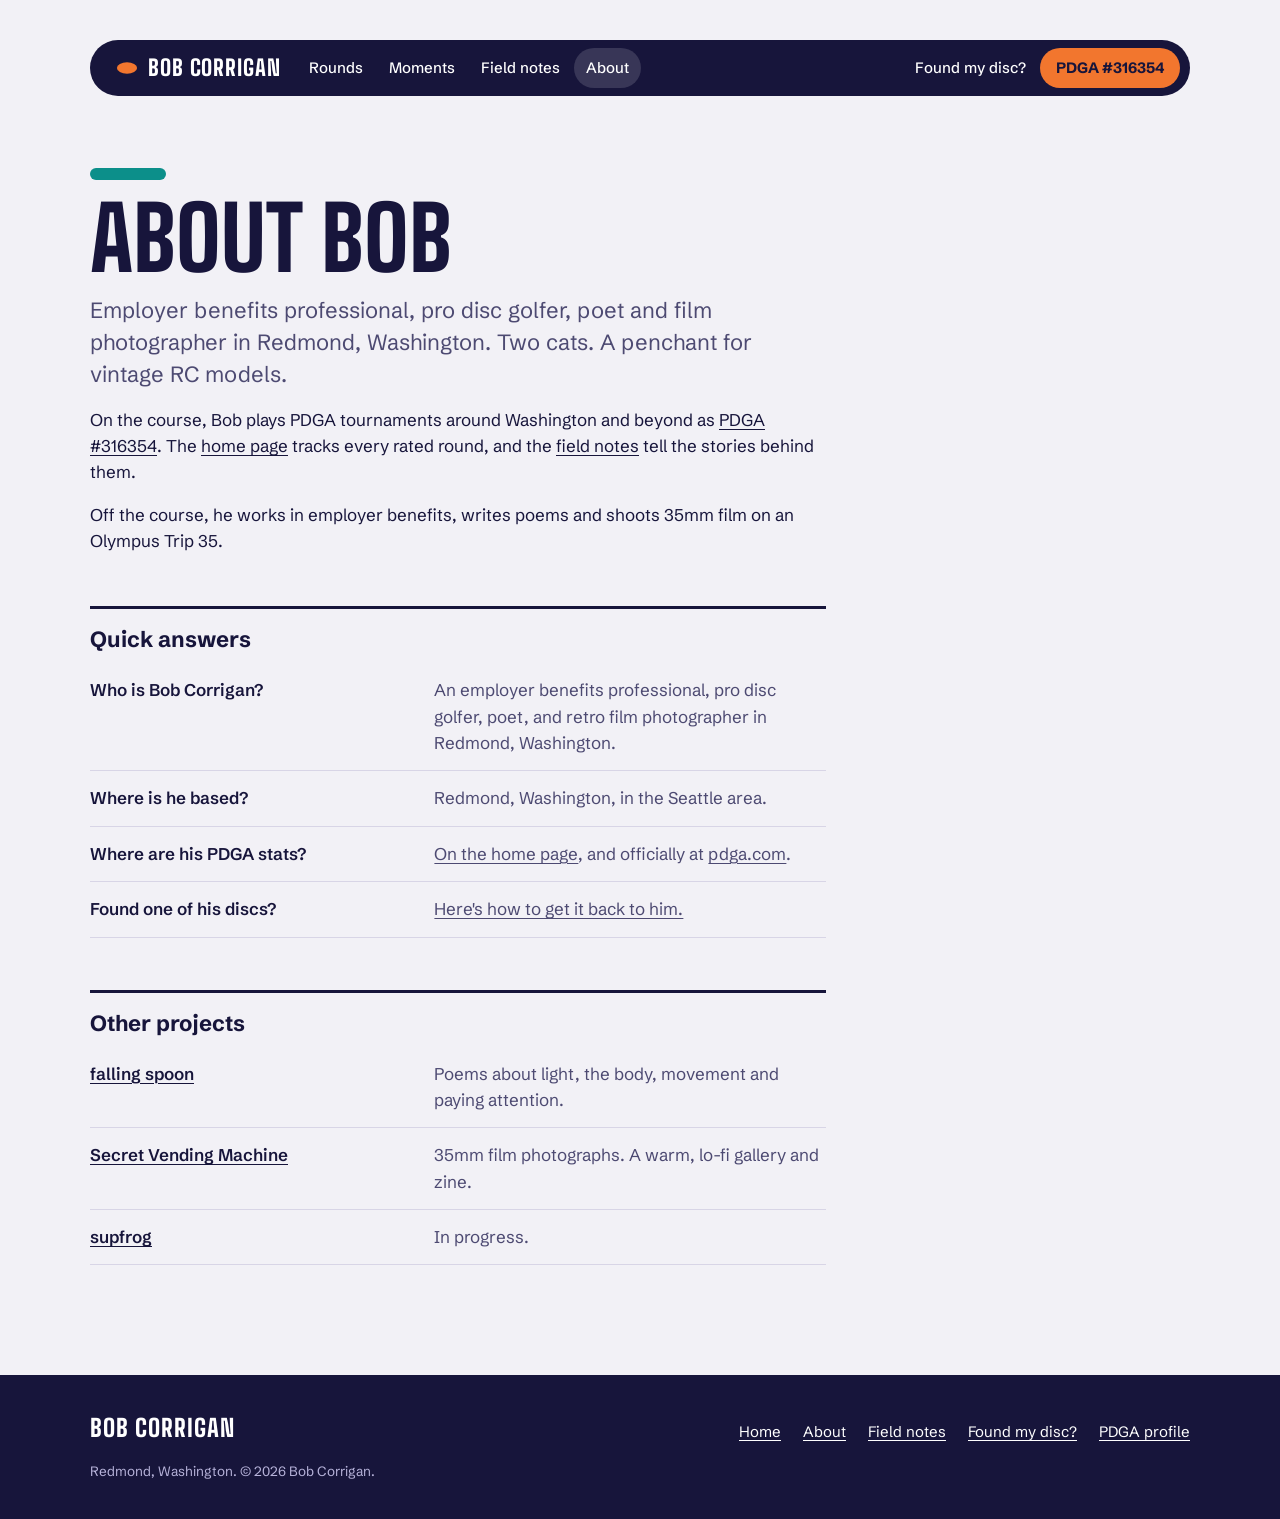
==== commit 65e22343: "Refine homepage and secondary pages per feedback - Tagline now 'Disc golfer in the PNW'; 901 slightl" ====
--- a/about/index.html
+++ b/about/index.html
@@ -26,7 +26,7 @@
   <a class="skip" href="#main">Skip to content</a>
   <div class="frame">
     <header class="topbar solo">
-      <a class="brand" href="/" aria-label="Bob Corrigan, home"><svg viewBox="0 0 24 24" aria-hidden="true"><ellipse cx="12" cy="12" rx="11" ry="6.2" fill="none" stroke="currentColor" stroke-width="2"/><ellipse cx="12" cy="11" rx="5.4" ry="2.4" fill="#f2762e"/></svg>Bob Corrigan</a>
+      <a class="brand" href="/" aria-label="Bob Corrigan, home"><svg viewBox="0 0 24 24" aria-hidden="true"><ellipse cx="12" cy="12" rx="11" ry="6.2" fill="#f2762e"/></svg>Bob Corrigan</a>
       <nav class="nav" aria-label="Site">
         <a href="/#rounds">Rounds</a>
         <a href="/#moments">Moments</a>
@@ -54,9 +54,9 @@
 
       <h2>Other projects</h2>
       <ul class="sites">
-        <li><a href="https://fallingspoon.com/">falling spoon</a><span>Poems about light, the body, movement and paying attention, including the 2026 collection <a href="https://fallingspoon.com/zine-march-2026.html"><em>sliding in the light</em></a>.</span></li>
+        <li><a href="https://fallingspoon.com/">falling spoon</a><span>Poems about light, the body, movement and paying attention.</span></li>
         <li><a href="https://secretvendingmachine.com/">Secret Vending Machine</a><span>35mm film photographs. A warm, lo-fi gallery and zine.</span></li>
-        <li><a href="https://supfrog.com/">supfrog</a><span>supfrog.com</span></li>
+        <li><a href="https://supfrog.com/">supfrog</a><span>In progress.</span></li>
       </ul>
     </main>
   </div>
